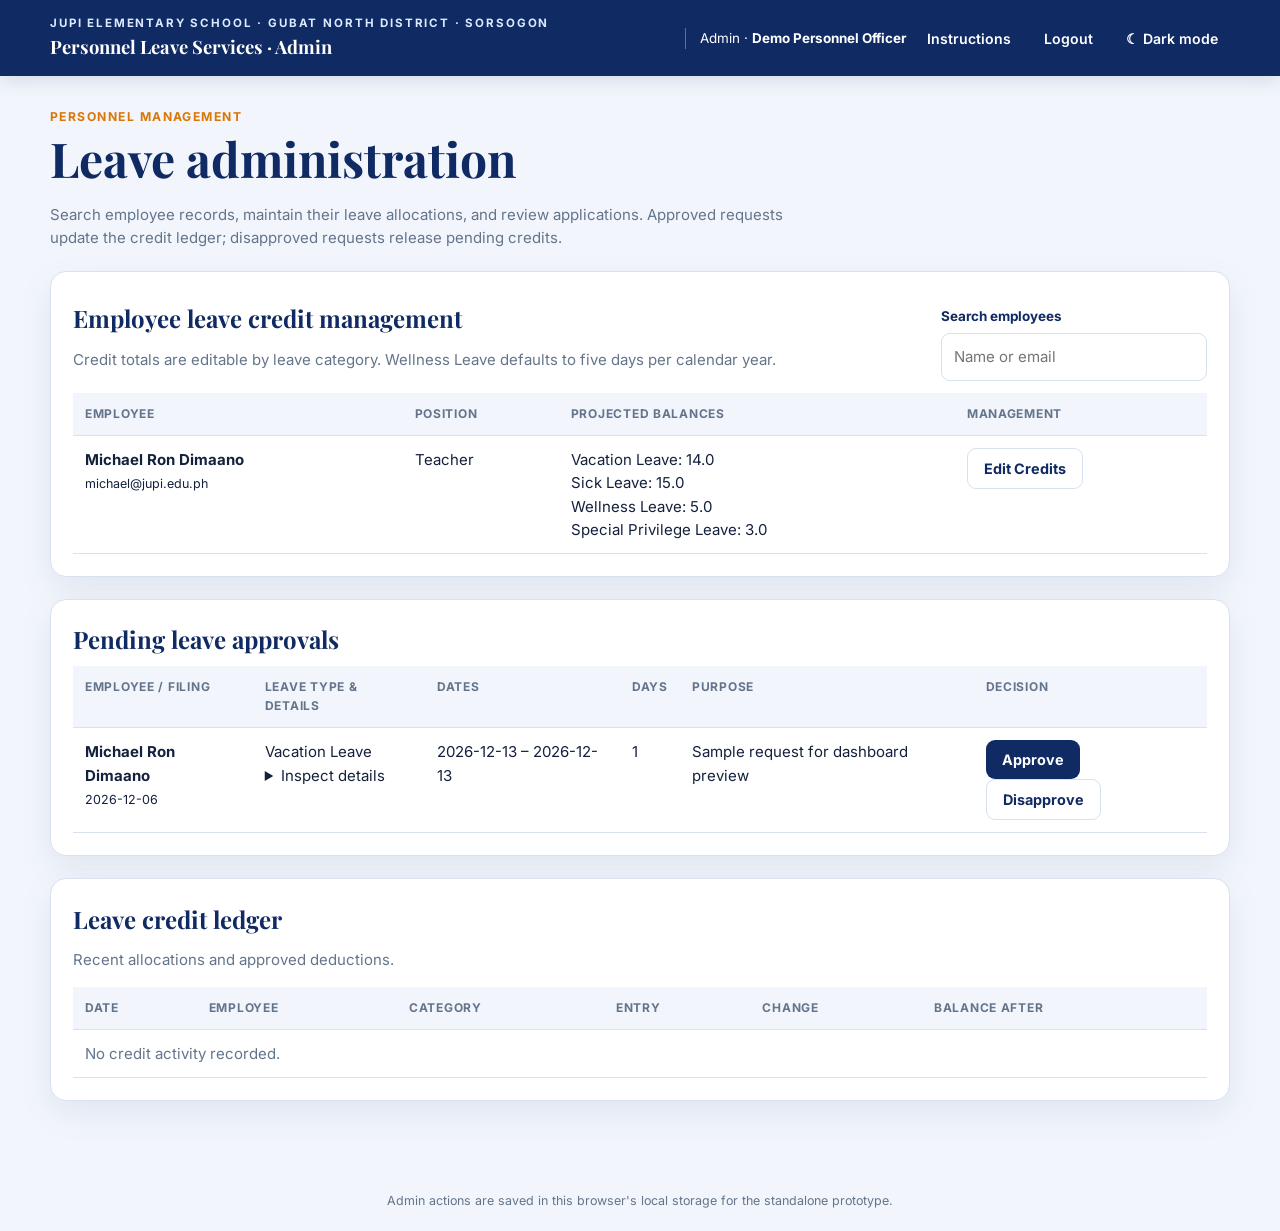
==== admin.html @ a0a986e0 "update files" ====
<!doctype html><html lang="en"><head><meta charset="utf-8"><meta name="viewport" content="width=device-width,initial-scale=1"><meta name="theme-color" content="#102A63"><title>Admin panel · Jupi Personnel Leave Services</title><link rel="stylesheet" href="portal.css"></head><body data-page="admin"><header class="navbar"><div><div class="institution">Jupi Elementary School · Gubat North District · Sorsogon</div><div class="brand">Personnel Leave Services · Admin</div></div><nav class="nav-links"><span class="profile-pill">Admin · <b data-profile-name>Personnel Officer</b></span><a href="instructions.html">Instructions</a><a href="login.html" data-logout>Logout</a><button type="button" data-theme-toggle>☾ Dark mode</button></nav></header><main class="wrap"><div class="eyebrow">Personnel management</div><h1>Leave administration</h1><p class="lead">Search employee records, maintain their leave allocations, and review applications. Approved requests update the credit ledger; disapproved requests release pending credits.</p><section class="card section"><div style="display:flex;align-items:center;justify-content:space-between;gap:15px;flex-wrap:wrap"><div><h2>Employee leave credit management</h2><p class="muted">Credit totals are editable by leave category. Wellness Leave defaults to five days per calendar year.</p></div><div class="field" style="min-width:250px"><label for="employee-search">Search employees</label><input type="search" id="employee-search" placeholder="Name or email"></div></div><div class="table-wrap"><table><thead><tr><th>Employee</th><th>Position</th><th>Projected balances</th><th>Management</th></tr></thead><tbody id="credit-rows"></tbody></table></div></section><section class="card section"><h2>Pending leave approvals</h2><div class="table-wrap"><table><thead><tr><th>Employee / filing</th><th>Leave type & details</th><th>Dates</th><th>Days</th><th>Purpose</th><th>Decision</th></tr></thead><tbody id="pending-rows"></tbody></table></div></section><section class="card section"><h2>Leave credit ledger</h2><p class="muted">Recent allocations and approved deductions.</p><div class="table-wrap"><table><thead><tr><th>Date</th><th>Employee</th><th>Category</th><th>Entry</th><th>Change</th><th>Balance after</th></tr></thead><tbody id="ledger-rows"></tbody></table></div></section></main><dialog id="credit-dialog" class="card" style="width:min(560px,calc(100% - 24px));border:1px solid var(--line);border-radius:16px;color:var(--ink);background:var(--white)"><form id="credit-form"><div class="eyebrow">Credit allocation</div><h2>Edit credits</h2><p id="credit-employee" class="muted"></p><div id="credit-fields" class="form-grid"></div><div style="display:flex;gap:10px;justify-content:flex-end;margin-top:15px"><button class="btn outline" id="credit-cancel" type="button">Cancel</button><button class="btn gold" type="submit">Save allocation</button></div></form></dialog><footer class="footer">Admin actions are saved in this browser's local storage for the standalone prototype.</footer><script src="portal.js"></script></body></html>
---- portal.css ----
@import url('https://fonts.googleapis.com/css2?family=Inter:wght@400;500;600;700&family=Playfair+Display:wght@600;700&display=swap');
:root{--ice:#F2F6FC;--navy:#102A63;--gold:#D97706;--ink:#14213d;--muted:#64748b;--white:#fff;--line:#d8e1ef;--soft:#e7eef9;--green:#16805d;--red:#b42318;--shadow:0 12px 35px rgba(16,42,99,.08)}*{box-sizing:border-box}body{margin:0;background:var(--ice);color:var(--ink);font:15px Inter,Arial,sans-serif;line-height:1.55}h1,h2,h3{font-family:'Playfair Display',Merriweather,Georgia,serif;color:var(--navy);line-height:1.2}h1{font-size:clamp(2rem,4vw,3rem);margin:.2rem 0 .7rem}h2{font-size:1.5rem;margin:.2rem 0 .75rem}h3{font-size:1.15rem}.institution{font-size:.72rem;letter-spacing:.16em;font-weight:700;color:#dbeafe;text-transform:uppercase}.brand{font-family:'Playfair Display',Georgia,serif;font-weight:700;font-size:1.15rem;color:white}.navbar{background:var(--navy);color:white;padding:15px max(22px,calc((100vw - 1180px)/2));display:flex;align-items:center;justify-content:space-between;gap:20px;box-shadow:0 4px 18px #102a6322}.nav-links{display:flex;align-items:center;gap:9px;flex-wrap:wrap}.nav-links a,.nav-links button{color:white;text-decoration:none;border:0;background:transparent;font:600 .88rem Inter;padding:9px 12px;border-radius:8px;cursor:pointer}.nav-links a:hover,.nav-links button:hover{background:#ffffff1a}.wrap{width:min(1180px,calc(100% - 36px));margin:32px auto 70px}.eyebrow{font-size:.76rem;font-weight:700;letter-spacing:.12em;text-transform:uppercase;color:var(--gold)}.lead{color:var(--muted);max-width:760px}.card{background:var(--white);border:1px solid var(--line);border-radius:16px;padding:22px;box-shadow:var(--shadow)}.grid{display:grid;grid-template-columns:repeat(4,minmax(0,1fr));gap:14px}.balance-card{border-top:4px solid var(--gold)}.balance-card strong{display:block;font-size:1.7rem;color:var(--navy);margin:7px 0}.balance-card small,.muted{color:var(--muted)}.section{margin-top:22px}.btn{display:inline-flex;justify-content:center;align-items:center;gap:8px;border:0;border-radius:9px;padding:11px 16px;background:var(--navy);color:white;text-decoration:none;font:700 .9rem Inter;cursor:pointer}.btn:hover{filter:brightness(1.12)}.btn.gold{background:var(--gold)}.btn.outline{background:transparent;border:1px solid var(--line);color:var(--navy)}.field{display:grid;gap:6px;margin:12px 0}.field label{font-size:.84rem;font-weight:700;color:var(--navy)}input,select,textarea{width:100%;border:1px solid var(--line);border-radius:9px;background:var(--white);color:var(--ink);font:inherit;padding:11px 12px}textarea{min-height:88px;resize:vertical}input:focus,select:focus,textarea:focus{outline:3px solid #2563eb25;border-color:#2563eb}.form-grid{display:grid;grid-template-columns:repeat(2,minmax(0,1fr));gap:0 16px}.full{grid-column:1/-1}.leave-list{display:grid;grid-template-columns:repeat(2,minmax(0,1fr));gap:9px}.leave-option{display:flex;align-items:flex-start;gap:10px;border:1px solid var(--line);background:var(--ice);padding:11px;border-radius:10px;font-size:.85rem}.leave-option input{width:auto;margin-top:3px;accent-color:var(--navy)}.divider{border:0;border-top:1px solid var(--line);margin:20px 0}.table-wrap{overflow-x:auto}table{width:100%;border-collapse:collapse;min-width:700px}th,td{text-align:left;padding:12px;border-bottom:1px solid var(--line);vertical-align:top}th{font-size:.75rem;text-transform:uppercase;letter-spacing:.06em;color:var(--muted);background:var(--ice)}.status{display:inline-block;border-radius:99px;padding:4px 9px;background:#fff2db;color:#8a4b08;font-size:.75rem;font-weight:700}.status.approved{background:#dcfce7;color:#166534}.status.disapproved{background:#fee2e2;color:#991b1b}.toast{position:fixed;right:20px;bottom:20px;background:var(--navy);color:white;border-radius:10px;padding:14px 18px;box-shadow:var(--shadow);z-index:10}.hidden{display:none!important}.auth-wrap{min-height:calc(100vh - 72px);display:grid;place-items:center;padding:28px}.auth-card{width:min(480px,100%);padding:32px}.role-tabs{display:grid;grid-template-columns:1fr 1fr;background:var(--ice);padding:5px;border-radius:10px}.role-tabs label{text-align:center;padding:10px;border-radius:8px;font-size:.84rem;font-weight:700;cursor:pointer}.role-tabs input{width:auto;margin-right:5px;accent-color:var(--navy)}.role-tabs label:has(input:checked){background:var(--navy);color:white}.profile-pill{color:white;font-size:.84rem;border-left:1px solid #ffffff55;padding-left:14px}.notice{border-left:4px solid var(--gold);background:#fff7ed;padding:12px 15px;border-radius:8px;color:#713f12}.instruction-list{display:grid;grid-template-columns:1fr 1fr;gap:14px}.instruction-list article{background:var(--white);border:1px solid var(--line);border-radius:13px;padding:18px}.instruction-list article.wellness{border-top:4px solid var(--gold)}.instruction-list ul{padding-left:20px;margin-bottom:0}.instruction-list li{margin:6px 0}.checkline{display:flex;align-items:flex-start;gap:9px}.checkline input{width:auto;margin-top:5px}.footer{padding:20px;text-align:center;color:var(--muted);font-size:.78rem}.dark{--ice:#0b1324;--navy:#0b1b3e;--gold:#f0a22e;--ink:#e5edf9;--muted:#a8b6ce;--white:#121e33;--line:#293953;--soft:#1c2a42;--shadow:0 12px 35px #0005}.dark h1,.dark h2,.dark h3,.dark .field label,.dark .balance-card strong{color:#dce8ff}.dark .institution{color:#c5d8ff}.dark .leave-option{background:#18263d}.dark th{background:#18263d}.dark .notice{background:#392c1d;color:#ffe6bf}.dark .btn.outline{color:#dce8ff}.dark .role-tabs{background:#0b1324}.dark .role-tabs label:has(input:checked){background:#27477e}.dark .status{background:#5a421c;color:#ffe1aa}.dark .status.approved{background:#123d32;color:#b7f2d5}.dark .status.disapproved{background:#4b2527;color:#ffc3c3}@media(max-width:850px){.grid{grid-template-columns:repeat(2,minmax(0,1fr))}.navbar{align-items:flex-start;flex-direction:column}.nav-links{width:100%}.instruction-list{grid-template-columns:1fr}}@media(max-width:560px){.wrap{width:calc(100% - 24px);margin-top:20px}.grid,.form-grid,.leave-list{grid-template-columns:1fr}.auth-card{padding:22px}.navbar{padding:14px}.nav-links a,.nav-links button{padding:8px}.card{padding:17px}}
@media print{.navbar,.btn,.footer{display:none!important}body{background:white;color:#111}.wrap{width:100%;margin:0}.card{box-shadow:none}}
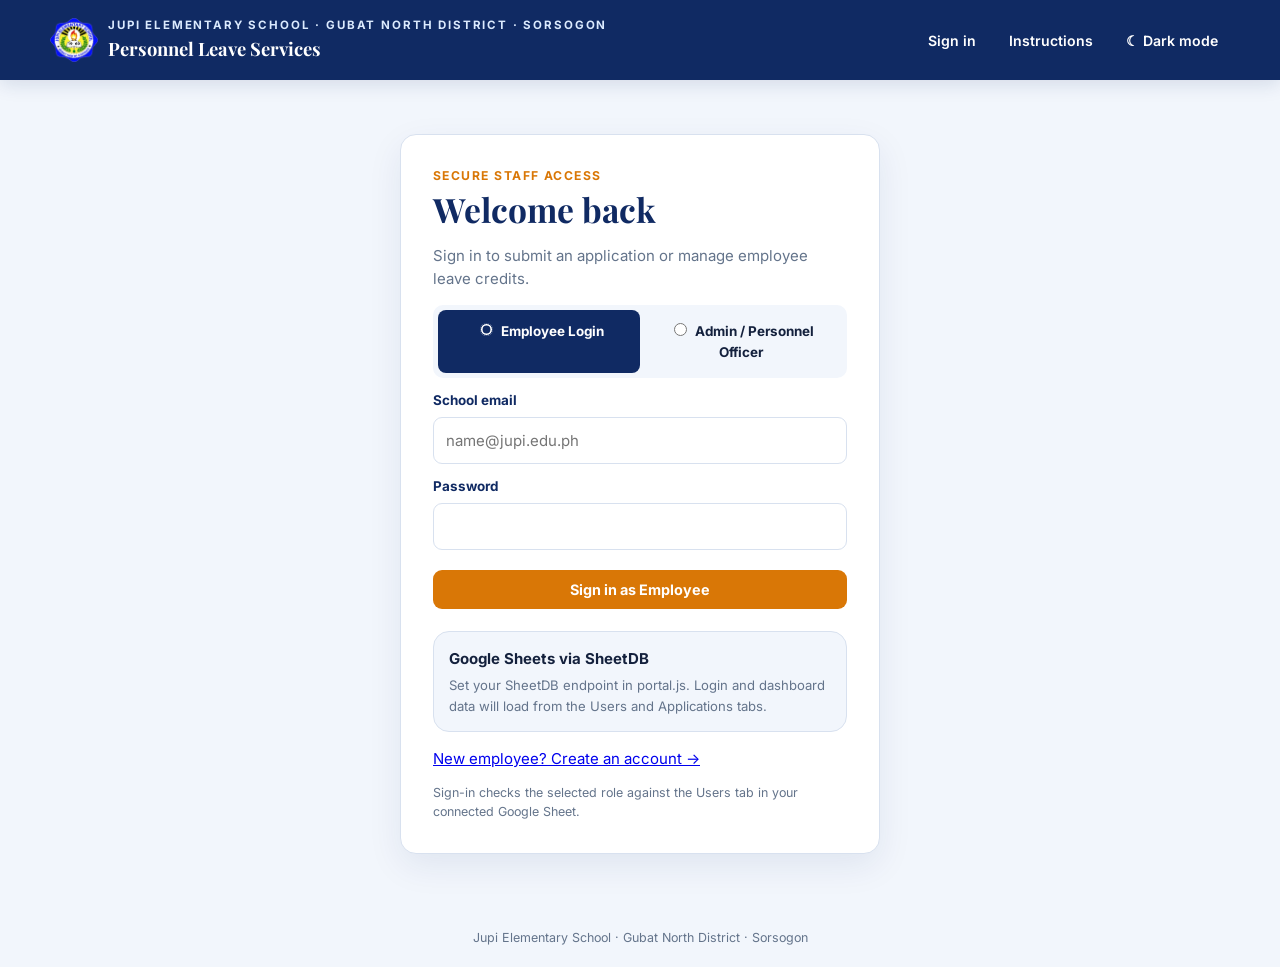
==== commit 41194042: "update2" ====
--- a/admin.html
+++ b/admin.html
@@ -1 +1 @@
-<!doctype html><html lang="en"><head><meta charset="utf-8"><meta name="viewport" content="width=device-width,initial-scale=1"><meta name="theme-color" content="#102A63"><title>Admin panel · Jupi Personnel Leave Services</title><link rel="stylesheet" href="portal.css"></head><body data-page="admin"><header class="navbar"><div><div class="institution">Jupi Elementary School · Gubat North District · Sorsogon</div><div class="brand">Personnel Leave Services · Admin</div></div><nav class="nav-links"><span class="profile-pill">Admin · <b data-profile-name>Personnel Officer</b></span><a href="instructions.html">Instructions</a><a href="login.html" data-logout>Logout</a><button type="button" data-theme-toggle>☾ Dark mode</button></nav></header><main class="wrap"><div class="eyebrow">Personnel management</div><h1>Leave administration</h1><p class="lead">Search employee records, maintain their leave allocations, and review applications. Approved requests update the credit ledger; disapproved requests release pending credits.</p><section class="card section"><div style="display:flex;align-items:center;justify-content:space-between;gap:15px;flex-wrap:wrap"><div><h2>Employee leave credit management</h2><p class="muted">Credit totals are editable by leave category. Wellness Leave defaults to five days per calendar year.</p></div><div class="field" style="min-width:250px"><label for="employee-search">Search employees</label><input type="search" id="employee-search" placeholder="Name or email"></div></div><div class="table-wrap"><table><thead><tr><th>Employee</th><th>Position</th><th>Projected balances</th><th>Management</th></tr></thead><tbody id="credit-rows"></tbody></table></div></section><section class="card section"><h2>Pending leave approvals</h2><div class="table-wrap"><table><thead><tr><th>Employee / filing</th><th>Leave type & details</th><th>Dates</th><th>Days</th><th>Purpose</th><th>Decision</th></tr></thead><tbody id="pending-rows"></tbody></table></div></section><section class="card section"><h2>Leave credit ledger</h2><p class="muted">Recent allocations and approved deductions.</p><div class="table-wrap"><table><thead><tr><th>Date</th><th>Employee</th><th>Category</th><th>Entry</th><th>Change</th><th>Balance after</th></tr></thead><tbody id="ledger-rows"></tbody></table></div></section></main><dialog id="credit-dialog" class="card" style="width:min(560px,calc(100% - 24px));border:1px solid var(--line);border-radius:16px;color:var(--ink);background:var(--white)"><form id="credit-form"><div class="eyebrow">Credit allocation</div><h2>Edit credits</h2><p id="credit-employee" class="muted"></p><div id="credit-fields" class="form-grid"></div><div style="display:flex;gap:10px;justify-content:flex-end;margin-top:15px"><button class="btn outline" id="credit-cancel" type="button">Cancel</button><button class="btn gold" type="submit">Save allocation</button></div></form></dialog><footer class="footer">Admin actions are saved in this browser's local storage for the standalone prototype.</footer><script src="portal.js"></script></body></html>+<!doctype html><html lang="en"><head><meta charset="utf-8"><meta name="viewport" content="width=device-width,initial-scale=1"><meta name="theme-color" content="#102A63"><title>Admin panel · Jupi Personnel Leave Services</title><link rel="stylesheet" href="portal.css"></head><body data-page="admin"><header class="navbar"><div class="brand-lockup"><img class="school-logo" src="assets/jupi-elementary-seal-transparent.png" alt="Jupi Elementary School seal"><div class="institution">Jupi Elementary School · Gubat North District · Sorsogon</div><div class="brand">Personnel Leave Services · Admin</div></div><nav class="nav-links"><span class="profile-pill">Admin · <b data-profile-name>Personnel Officer</b></span><a href="#employee-credits">Employee credits</a><a href="#pending-approvals">Applications</a><a href="#credit-ledger">Credit ledger</a><a href="instructions.html">Instructions</a><a href="login.html" data-logout>Logout</a><button type="button" data-theme-toggle>☾ Dark mode</button></nav></header><main class="wrap"><div class="eyebrow">Personnel management</div><h1>Leave administration</h1><p class="lead">Search employee records, maintain their leave allocations, and review applications. Approved requests update the credit ledger; disapproved requests release pending credits.</p><section class="card section" id="employee-credits"><div style="display:flex;align-items:center;justify-content:space-between;gap:15px;flex-wrap:wrap"><div><h2>Employee leave credit management</h2><p class="muted">Credit totals are editable by leave category. Wellness Leave defaults to five days per calendar year.</p></div><div class="field" style="min-width:250px"><label for="employee-search">Search employees</label><input type="search" id="employee-search" placeholder="Name or email"></div></div><div class="notice">Credit basis reference: SO 172, s. 2022. Enter the employee’s HR-certified allocation from the applicable approved record. Teaching service credits and non-teaching CTO credits are tracked in separate categories; this portal does not calculate an entitlement rate.</div><div class="table-wrap"><table><thead><tr><th>Employee</th><th>Position · classification · credit basis</th><th>Projected balances</th><th>Management</th></tr></thead><tbody id="credit-rows"></tbody></table></div></section><section class="card section" id="pending-approvals"><h2>Pending leave approvals</h2><div class="table-wrap"><table><thead><tr><th>Employee / filing</th><th>Leave type & details</th><th>Dates</th><th>Days</th><th>Commutation</th><th>Decision</th></tr></thead><tbody id="pending-rows"></tbody></table></div></section><section class="card section" id="credit-ledger"><h2>Leave credit ledger</h2><p class="muted">Recent allocations and approved deductions.</p><div class="table-wrap"><table><thead><tr><th>Date</th><th>Employee</th><th>Category</th><th>Entry</th><th>Change</th><th>Balance after</th></tr></thead><tbody id="ledger-rows"></tbody></table></div></section></main><dialog id="credit-dialog" class="card" style="width:min(560px,calc(100% - 24px));border:1px solid var(--line);border-radius:16px;color:var(--ink);background:var(--white)"><form id="credit-form"><div class="eyebrow">Credit allocation</div><h2>Edit credits</h2><p id="credit-employee" class="muted"></p><div class="field"><label for="credit-employee-type">Employee classification</label><select id="credit-employee-type" name="employee_type"><option>Teaching</option><option>Non-teaching</option></select></div><div id="credit-fields" class="form-grid"></div><div style="display:flex;gap:10px;justify-content:flex-end;margin-top:15px"><button class="btn outline" id="credit-cancel" type="button">Cancel</button><button class="btn gold" type="submit">Save allocation</button></div></form></dialog><footer class="footer">Admin actions sync through SheetDB to the Users and Applications tabs. A separate ledger requires an additional sheet.</footer><script src="portal.js"></script></body></html>
--- a/portal.css
+++ b/portal.css
@@ -1,3 +1,6 @@
 @import url('https://fonts.googleapis.com/css2?family=Inter:wght@400;500;600;700&family=Playfair+Display:wght@600;700&display=swap');
 :root{--ice:#F2F6FC;--navy:#102A63;--gold:#D97706;--ink:#14213d;--muted:#64748b;--white:#fff;--line:#d8e1ef;--soft:#e7eef9;--green:#16805d;--red:#b42318;--shadow:0 12px 35px rgba(16,42,99,.08)}*{box-sizing:border-box}body{margin:0;background:var(--ice);color:var(--ink);font:15px Inter,Arial,sans-serif;line-height:1.55}h1,h2,h3{font-family:'Playfair Display',Merriweather,Georgia,serif;color:var(--navy);line-height:1.2}h1{font-size:clamp(2rem,4vw,3rem);margin:.2rem 0 .7rem}h2{font-size:1.5rem;margin:.2rem 0 .75rem}h3{font-size:1.15rem}.institution{font-size:.72rem;letter-spacing:.16em;font-weight:700;color:#dbeafe;text-transform:uppercase}.brand{font-family:'Playfair Display',Georgia,serif;font-weight:700;font-size:1.15rem;color:white}.navbar{background:var(--navy);color:white;padding:15px max(22px,calc((100vw - 1180px)/2));display:flex;align-items:center;justify-content:space-between;gap:20px;box-shadow:0 4px 18px #102a6322}.nav-links{display:flex;align-items:center;gap:9px;flex-wrap:wrap}.nav-links a,.nav-links button{color:white;text-decoration:none;border:0;background:transparent;font:600 .88rem Inter;padding:9px 12px;border-radius:8px;cursor:pointer}.nav-links a:hover,.nav-links button:hover{background:#ffffff1a}.wrap{width:min(1180px,calc(100% - 36px));margin:32px auto 70px}.eyebrow{font-size:.76rem;font-weight:700;letter-spacing:.12em;text-transform:uppercase;color:var(--gold)}.lead{color:var(--muted);max-width:760px}.card{background:var(--white);border:1px solid var(--line);border-radius:16px;padding:22px;box-shadow:var(--shadow)}.grid{display:grid;grid-template-columns:repeat(4,minmax(0,1fr));gap:14px}.balance-card{border-top:4px solid var(--gold)}.balance-card strong{display:block;font-size:1.7rem;color:var(--navy);margin:7px 0}.balance-card small,.muted{color:var(--muted)}.section{margin-top:22px}.btn{display:inline-flex;justify-content:center;align-items:center;gap:8px;border:0;border-radius:9px;padding:11px 16px;background:var(--navy);color:white;text-decoration:none;font:700 .9rem Inter;cursor:pointer}.btn:hover{filter:brightness(1.12)}.btn.gold{background:var(--gold)}.btn.outline{background:transparent;border:1px solid var(--line);color:var(--navy)}.field{display:grid;gap:6px;margin:12px 0}.field label{font-size:.84rem;font-weight:700;color:var(--navy)}input,select,textarea{width:100%;border:1px solid var(--line);border-radius:9px;background:var(--white);color:var(--ink);font:inherit;padding:11px 12px}textarea{min-height:88px;resize:vertical}input:focus,select:focus,textarea:focus{outline:3px solid #2563eb25;border-color:#2563eb}.form-grid{display:grid;grid-template-columns:repeat(2,minmax(0,1fr));gap:0 16px}.full{grid-column:1/-1}.leave-list{display:grid;grid-template-columns:repeat(2,minmax(0,1fr));gap:9px}.leave-option{display:flex;align-items:flex-start;gap:10px;border:1px solid var(--line);background:var(--ice);padding:11px;border-radius:10px;font-size:.85rem}.leave-option input{width:auto;margin-top:3px;accent-color:var(--navy)}.divider{border:0;border-top:1px solid var(--line);margin:20px 0}.table-wrap{overflow-x:auto}table{width:100%;border-collapse:collapse;min-width:700px}th,td{text-align:left;padding:12px;border-bottom:1px solid var(--line);vertical-align:top}th{font-size:.75rem;text-transform:uppercase;letter-spacing:.06em;color:var(--muted);background:var(--ice)}.status{display:inline-block;border-radius:99px;padding:4px 9px;background:#fff2db;color:#8a4b08;font-size:.75rem;font-weight:700}.status.approved{background:#dcfce7;color:#166534}.status.disapproved{background:#fee2e2;color:#991b1b}.toast{position:fixed;right:20px;bottom:20px;background:var(--navy);color:white;border-radius:10px;padding:14px 18px;box-shadow:var(--shadow);z-index:10}.hidden{display:none!important}.auth-wrap{min-height:calc(100vh - 72px);display:grid;place-items:center;padding:28px}.auth-card{width:min(480px,100%);padding:32px}.role-tabs{display:grid;grid-template-columns:1fr 1fr;background:var(--ice);padding:5px;border-radius:10px}.role-tabs label{text-align:center;padding:10px;border-radius:8px;font-size:.84rem;font-weight:700;cursor:pointer}.role-tabs input{width:auto;margin-right:5px;accent-color:var(--navy)}.role-tabs label:has(input:checked){background:var(--navy);color:white}.profile-pill{color:white;font-size:.84rem;border-left:1px solid #ffffff55;padding-left:14px}.notice{border-left:4px solid var(--gold);background:#fff7ed;padding:12px 15px;border-radius:8px;color:#713f12}.instruction-list{display:grid;grid-template-columns:1fr 1fr;gap:14px}.instruction-list article{background:var(--white);border:1px solid var(--line);border-radius:13px;padding:18px}.instruction-list article.wellness{border-top:4px solid var(--gold)}.instruction-list ul{padding-left:20px;margin-bottom:0}.instruction-list li{margin:6px 0}.checkline{display:flex;align-items:flex-start;gap:9px}.checkline input{width:auto;margin-top:5px}.footer{padding:20px;text-align:center;color:var(--muted);font-size:.78rem}.dark{--ice:#0b1324;--navy:#0b1b3e;--gold:#f0a22e;--ink:#e5edf9;--muted:#a8b6ce;--white:#121e33;--line:#293953;--soft:#1c2a42;--shadow:0 12px 35px #0005}.dark h1,.dark h2,.dark h3,.dark .field label,.dark .balance-card strong{color:#dce8ff}.dark .institution{color:#c5d8ff}.dark .leave-option{background:#18263d}.dark th{background:#18263d}.dark .notice{background:#392c1d;color:#ffe6bf}.dark .btn.outline{color:#dce8ff}.dark .role-tabs{background:#0b1324}.dark .role-tabs label:has(input:checked){background:#27477e}.dark .status{background:#5a421c;color:#ffe1aa}.dark .status.approved{background:#123d32;color:#b7f2d5}.dark .status.disapproved{background:#4b2527;color:#ffc3c3}@media(max-width:850px){.grid{grid-template-columns:repeat(2,minmax(0,1fr))}.navbar{align-items:flex-start;flex-direction:column}.nav-links{width:100%}.instruction-list{grid-template-columns:1fr}}@media(max-width:560px){.wrap{width:calc(100% - 24px);margin-top:20px}.grid,.form-grid,.leave-list{grid-template-columns:1fr}.auth-card{padding:22px}.navbar{padding:14px}.nav-links a,.nav-links button{padding:8px}.card{padding:17px}}
 @media print{.navbar,.btn,.footer{display:none!important}body{background:white;color:#111}.wrap{width:100%;margin:0}.card{box-shadow:none}}
+#credits,#apply,#my-applications,#employee-credits,#pending-approvals,#credit-ledger{scroll-margin-top:110px}
+@media(min-width:851px){.navbar{position:sticky;top:0;z-index:5}}
+.brand-lockup{position:relative;min-height:50px;padding-left:58px;display:flex;flex-direction:column;justify-content:center}.school-logo{position:absolute;left:0;top:50%;transform:translateY(-50%);width:48px;height:48px;object-fit:contain;display:block}
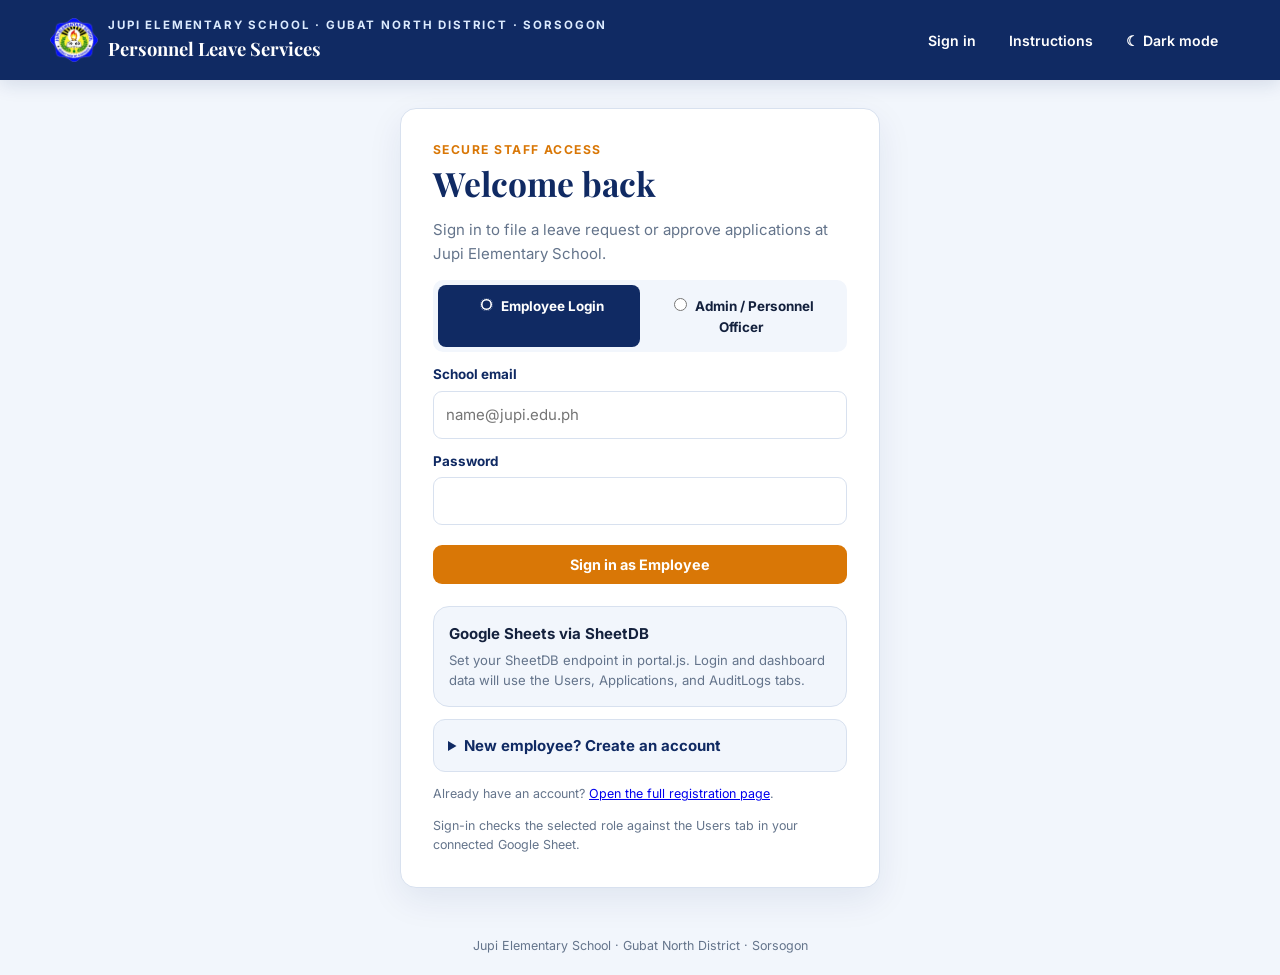
==== commit f9cb5d7c: "update3" ====
--- a/admin.html
+++ b/admin.html
@@ -1 +1 @@
-<!doctype html><html lang="en"><head><meta charset="utf-8"><meta name="viewport" content="width=device-width,initial-scale=1"><meta name="theme-color" content="#102A63"><title>Admin panel · Jupi Personnel Leave Services</title><link rel="stylesheet" href="portal.css"></head><body data-page="admin"><header class="navbar"><div class="brand-lockup"><img class="school-logo" src="assets/jupi-elementary-seal-transparent.png" alt="Jupi Elementary School seal"><div class="institution">Jupi Elementary School · Gubat North District · Sorsogon</div><div class="brand">Personnel Leave Services · Admin</div></div><nav class="nav-links"><span class="profile-pill">Admin · <b data-profile-name>Personnel Officer</b></span><a href="#employee-credits">Employee credits</a><a href="#pending-approvals">Applications</a><a href="#credit-ledger">Credit ledger</a><a href="instructions.html">Instructions</a><a href="login.html" data-logout>Logout</a><button type="button" data-theme-toggle>☾ Dark mode</button></nav></header><main class="wrap"><div class="eyebrow">Personnel management</div><h1>Leave administration</h1><p class="lead">Search employee records, maintain their leave allocations, and review applications. Approved requests update the credit ledger; disapproved requests release pending credits.</p><section class="card section" id="employee-credits"><div style="display:flex;align-items:center;justify-content:space-between;gap:15px;flex-wrap:wrap"><div><h2>Employee leave credit management</h2><p class="muted">Credit totals are editable by leave category. Wellness Leave defaults to five days per calendar year.</p></div><div class="field" style="min-width:250px"><label for="employee-search">Search employees</label><input type="search" id="employee-search" placeholder="Name or email"></div></div><div class="notice">Credit basis reference: SO 172, s. 2022. Enter the employee’s HR-certified allocation from the applicable approved record. Teaching service credits and non-teaching CTO credits are tracked in separate categories; this portal does not calculate an entitlement rate.</div><div class="table-wrap"><table><thead><tr><th>Employee</th><th>Position · classification · credit basis</th><th>Projected balances</th><th>Management</th></tr></thead><tbody id="credit-rows"></tbody></table></div></section><section class="card section" id="pending-approvals"><h2>Pending leave approvals</h2><div class="table-wrap"><table><thead><tr><th>Employee / filing</th><th>Leave type & details</th><th>Dates</th><th>Days</th><th>Commutation</th><th>Decision</th></tr></thead><tbody id="pending-rows"></tbody></table></div></section><section class="card section" id="credit-ledger"><h2>Leave credit ledger</h2><p class="muted">Recent allocations and approved deductions.</p><div class="table-wrap"><table><thead><tr><th>Date</th><th>Employee</th><th>Category</th><th>Entry</th><th>Change</th><th>Balance after</th></tr></thead><tbody id="ledger-rows"></tbody></table></div></section></main><dialog id="credit-dialog" class="card" style="width:min(560px,calc(100% - 24px));border:1px solid var(--line);border-radius:16px;color:var(--ink);background:var(--white)"><form id="credit-form"><div class="eyebrow">Credit allocation</div><h2>Edit credits</h2><p id="credit-employee" class="muted"></p><div class="field"><label for="credit-employee-type">Employee classification</label><select id="credit-employee-type" name="employee_type"><option>Teaching</option><option>Non-teaching</option></select></div><div id="credit-fields" class="form-grid"></div><div style="display:flex;gap:10px;justify-content:flex-end;margin-top:15px"><button class="btn outline" id="credit-cancel" type="button">Cancel</button><button class="btn gold" type="submit">Save allocation</button></div></form></dialog><footer class="footer">Admin actions sync through SheetDB to the Users and Applications tabs. A separate ledger requires an additional sheet.</footer><script src="portal.js"></script></body></html>
+<!doctype html><html lang="en"><head><meta charset="utf-8"><meta name="viewport" content="width=device-width,initial-scale=1"><meta name="theme-color" content="#102A63"><title>Admin panel · Jupi Personnel Leave Services</title><link rel="stylesheet" href="portal.css"></head><body data-page="admin"><header class="navbar"><div class="brand-lockup"><img class="school-logo" src="assets/jupi-elementary-seal-transparent.png" alt="Jupi Elementary School seal"><div class="institution">Jupi Elementary School · Gubat North District · Sorsogon</div><div class="brand">Personnel Leave Services · Admin</div></div><nav class="nav-links"><span class="profile-pill">Admin · <b data-profile-name>Personnel Officer</b></span><a href="#employee-credits">Employee credits</a><a href="#pending-approvals">Applications</a><a href="#employee-history">Leave history</a><a href="#system-audit">Audit trail</a><a href="#credit-ledger">Credit ledger</a><a href="instructions.html">Instructions</a><a href="login.html" data-logout>Logout</a><button type="button" data-theme-toggle>☾ Dark mode</button></nav></header><main class="wrap"><div class="eyebrow">Personnel management</div><h1>Leave administration</h1><p class="lead">Manage employee classifications and leave credits, inspect the full leave history, and make the final leave decision at Jupi Elementary School. No Division Office routing is used.</p><section class="card section" id="employee-credits"><div style="display:flex;align-items:center;justify-content:space-between;gap:15px;flex-wrap:wrap"><div><h2>Employee leave credit management</h2><p class="muted">Credit totals and personnel classification are editable by School Admin. Wellness Leave is capped at five days per calendar year.</p></div><div class="field" style="min-width:250px"><label for="employee-search">Search employees</label><input type="search" id="employee-search" placeholder="Name or email"></div><div class="field" style="min-width:170px"><label for="employee-type-filter">Personnel classification</label><select id="employee-type-filter"><option>All</option><option>Teaching</option><option>Non-Teaching</option></select></div></div><div class="notice">Credit basis reference: SO 172, s. 2022. Enter the employee’s HR-certified allocation from the applicable approved record. Teaching service credits and non-teaching CTO credits are tracked in separate categories; this portal does not calculate an entitlement rate.</div><div class="table-wrap"><table><thead><tr><th>Employee</th><th>Position · classification · credit basis</th><th>Projected balances</th><th>Management</th></tr></thead><tbody id="credit-rows"></tbody></table></div></section><section class="card section" id="pending-approvals"><h2>Pending leave approvals</h2><div class="table-wrap"><table><thead><tr><th>Employee / filing</th><th>Leave type & details</th><th>Dates</th><th>Days</th><th>Commutation</th><th>School decision</th></tr></thead><tbody id="pending-rows"></tbody></table></div></section><section class="card section" id="employee-history"><h2>Employee Leave History</h2><p class="muted">Filter by employee to inspect filed, pending, approved, and disapproved applications.</p><div class="field" style="max-width:440px"><label for="history-employee">Employee</label><select id="history-employee"><option value="">All employees</option></select></div><div class="table-wrap"><table><thead><tr><th>Employee</th><th>Leave type</th><th>Dates</th><th>Working days</th><th>Status</th><th>Date filed</th><th>Form 6</th></tr></thead><tbody id="history-rows"></tbody></table></div></section><section class="card section" id="credit-ledger"><h2>Leave credit ledger</h2><p class="muted">Recent allocations and approved deductions.</p><div class="table-wrap"><table><thead><tr><th>Date</th><th>Employee</th><th>Category</th><th>Entry</th><th>Change</th><th>Balance after</th></tr></thead><tbody id="ledger-rows"></tbody></table></div></section><section class="card section" id="system-audit"><h2>System Audit Trail</h2><p class="muted">Real-time sign-ins, filings, decisions, credit updates, and classification changes from AuditLogs.</p><div class="table-wrap"><table><thead><tr><th>Timestamp</th><th>Actor</th><th>Role</th><th>Action</th><th>Target</th><th>Details</th></tr></thead><tbody id="audit-rows"></tbody></table></div></section></main><dialog id="credit-dialog" class="card" style="width:min(560px,calc(100% - 24px));border:1px solid var(--line);border-radius:16px;color:var(--ink);background:var(--white)"><form id="credit-form"><div class="eyebrow">Credit allocation</div><h2>Edit credits</h2><p id="credit-employee" class="muted"></p><div class="field"><label for="credit-employee-type">Employee classification</label><select id="credit-employee-type" name="employee_type"><option>Teaching</option><option>Non-teaching</option></select></div><div id="credit-fields" class="form-grid"></div><div style="display:flex;gap:10px;justify-content:flex-end;margin-top:15px"><button class="btn outline" id="credit-cancel" type="button">Cancel</button><button class="btn gold" type="submit">Save allocation</button></div></form></dialog><footer class="footer">Admin actions sync through SheetDB to the Users and Applications tabs. School Admin actions are final at Jupi Elementary School. Audit events are recorded in the AuditLogs sheet.</footer><script src="portal.js"></script></body></html>
--- a/portal.css
+++ b/portal.css
@@ -1,6 +1,15 @@
 @import url('https://fonts.googleapis.com/css2?family=Inter:wght@400;500;600;700&family=Playfair+Display:wght@600;700&display=swap');
 :root{--ice:#F2F6FC;--navy:#102A63;--gold:#D97706;--ink:#14213d;--muted:#64748b;--white:#fff;--line:#d8e1ef;--soft:#e7eef9;--green:#16805d;--red:#b42318;--shadow:0 12px 35px rgba(16,42,99,.08)}*{box-sizing:border-box}body{margin:0;background:var(--ice);color:var(--ink);font:15px Inter,Arial,sans-serif;line-height:1.55}h1,h2,h3{font-family:'Playfair Display',Merriweather,Georgia,serif;color:var(--navy);line-height:1.2}h1{font-size:clamp(2rem,4vw,3rem);margin:.2rem 0 .7rem}h2{font-size:1.5rem;margin:.2rem 0 .75rem}h3{font-size:1.15rem}.institution{font-size:.72rem;letter-spacing:.16em;font-weight:700;color:#dbeafe;text-transform:uppercase}.brand{font-family:'Playfair Display',Georgia,serif;font-weight:700;font-size:1.15rem;color:white}.navbar{background:var(--navy);color:white;padding:15px max(22px,calc((100vw - 1180px)/2));display:flex;align-items:center;justify-content:space-between;gap:20px;box-shadow:0 4px 18px #102a6322}.nav-links{display:flex;align-items:center;gap:9px;flex-wrap:wrap}.nav-links a,.nav-links button{color:white;text-decoration:none;border:0;background:transparent;font:600 .88rem Inter;padding:9px 12px;border-radius:8px;cursor:pointer}.nav-links a:hover,.nav-links button:hover{background:#ffffff1a}.wrap{width:min(1180px,calc(100% - 36px));margin:32px auto 70px}.eyebrow{font-size:.76rem;font-weight:700;letter-spacing:.12em;text-transform:uppercase;color:var(--gold)}.lead{color:var(--muted);max-width:760px}.card{background:var(--white);border:1px solid var(--line);border-radius:16px;padding:22px;box-shadow:var(--shadow)}.grid{display:grid;grid-template-columns:repeat(4,minmax(0,1fr));gap:14px}.balance-card{border-top:4px solid var(--gold)}.balance-card strong{display:block;font-size:1.7rem;color:var(--navy);margin:7px 0}.balance-card small,.muted{color:var(--muted)}.section{margin-top:22px}.btn{display:inline-flex;justify-content:center;align-items:center;gap:8px;border:0;border-radius:9px;padding:11px 16px;background:var(--navy);color:white;text-decoration:none;font:700 .9rem Inter;cursor:pointer}.btn:hover{filter:brightness(1.12)}.btn.gold{background:var(--gold)}.btn.outline{background:transparent;border:1px solid var(--line);color:var(--navy)}.field{display:grid;gap:6px;margin:12px 0}.field label{font-size:.84rem;font-weight:700;color:var(--navy)}input,select,textarea{width:100%;border:1px solid var(--line);border-radius:9px;background:var(--white);color:var(--ink);font:inherit;padding:11px 12px}textarea{min-height:88px;resize:vertical}input:focus,select:focus,textarea:focus{outline:3px solid #2563eb25;border-color:#2563eb}.form-grid{display:grid;grid-template-columns:repeat(2,minmax(0,1fr));gap:0 16px}.full{grid-column:1/-1}.leave-list{display:grid;grid-template-columns:repeat(2,minmax(0,1fr));gap:9px}.leave-option{display:flex;align-items:flex-start;gap:10px;border:1px solid var(--line);background:var(--ice);padding:11px;border-radius:10px;font-size:.85rem}.leave-option input{width:auto;margin-top:3px;accent-color:var(--navy)}.divider{border:0;border-top:1px solid var(--line);margin:20px 0}.table-wrap{overflow-x:auto}table{width:100%;border-collapse:collapse;min-width:700px}th,td{text-align:left;padding:12px;border-bottom:1px solid var(--line);vertical-align:top}th{font-size:.75rem;text-transform:uppercase;letter-spacing:.06em;color:var(--muted);background:var(--ice)}.status{display:inline-block;border-radius:99px;padding:4px 9px;background:#fff2db;color:#8a4b08;font-size:.75rem;font-weight:700}.status.approved{background:#dcfce7;color:#166534}.status.disapproved{background:#fee2e2;color:#991b1b}.toast{position:fixed;right:20px;bottom:20px;background:var(--navy);color:white;border-radius:10px;padding:14px 18px;box-shadow:var(--shadow);z-index:10}.hidden{display:none!important}.auth-wrap{min-height:calc(100vh - 72px);display:grid;place-items:center;padding:28px}.auth-card{width:min(480px,100%);padding:32px}.role-tabs{display:grid;grid-template-columns:1fr 1fr;background:var(--ice);padding:5px;border-radius:10px}.role-tabs label{text-align:center;padding:10px;border-radius:8px;font-size:.84rem;font-weight:700;cursor:pointer}.role-tabs input{width:auto;margin-right:5px;accent-color:var(--navy)}.role-tabs label:has(input:checked){background:var(--navy);color:white}.profile-pill{color:white;font-size:.84rem;border-left:1px solid #ffffff55;padding-left:14px}.notice{border-left:4px solid var(--gold);background:#fff7ed;padding:12px 15px;border-radius:8px;color:#713f12}.instruction-list{display:grid;grid-template-columns:1fr 1fr;gap:14px}.instruction-list article{background:var(--white);border:1px solid var(--line);border-radius:13px;padding:18px}.instruction-list article.wellness{border-top:4px solid var(--gold)}.instruction-list ul{padding-left:20px;margin-bottom:0}.instruction-list li{margin:6px 0}.checkline{display:flex;align-items:flex-start;gap:9px}.checkline input{width:auto;margin-top:5px}.footer{padding:20px;text-align:center;color:var(--muted);font-size:.78rem}.dark{--ice:#0b1324;--navy:#0b1b3e;--gold:#f0a22e;--ink:#e5edf9;--muted:#a8b6ce;--white:#121e33;--line:#293953;--soft:#1c2a42;--shadow:0 12px 35px #0005}.dark h1,.dark h2,.dark h3,.dark .field label,.dark .balance-card strong{color:#dce8ff}.dark .institution{color:#c5d8ff}.dark .leave-option{background:#18263d}.dark th{background:#18263d}.dark .notice{background:#392c1d;color:#ffe6bf}.dark .btn.outline{color:#dce8ff}.dark .role-tabs{background:#0b1324}.dark .role-tabs label:has(input:checked){background:#27477e}.dark .status{background:#5a421c;color:#ffe1aa}.dark .status.approved{background:#123d32;color:#b7f2d5}.dark .status.disapproved{background:#4b2527;color:#ffc3c3}@media(max-width:850px){.grid{grid-template-columns:repeat(2,minmax(0,1fr))}.navbar{align-items:flex-start;flex-direction:column}.nav-links{width:100%}.instruction-list{grid-template-columns:1fr}}@media(max-width:560px){.wrap{width:calc(100% - 24px);margin-top:20px}.grid,.form-grid,.leave-list{grid-template-columns:1fr}.auth-card{padding:22px}.navbar{padding:14px}.nav-links a,.nav-links button{padding:8px}.card{padding:17px}}
 @media print{.navbar,.btn,.footer{display:none!important}body{background:white;color:#111}.wrap{width:100%;margin:0}.card{box-shadow:none}}
-#credits,#apply,#my-applications,#employee-credits,#pending-approvals,#credit-ledger{scroll-margin-top:110px}
+#credits,#apply,#my-applications,#employee-activity-section,#employee-history,#system-audit,#employee-credits,#pending-approvals,#credit-ledger{scroll-margin-top:110px}
 @media(min-width:851px){.navbar{position:sticky;top:0;z-index:5}}
 .brand-lockup{position:relative;min-height:50px;padding-left:58px;display:flex;flex-direction:column;justify-content:center}.school-logo{position:absolute;left:0;top:50%;transform:translateY(-50%);width:48px;height:48px;object-fit:contain;display:block}
+
+.classification-badge{display:inline-flex;align-items:center;border-radius:999px;padding:4px 10px;font-size:.74rem;font-weight:800;letter-spacing:.02em}.classification-badge.teaching{background:#dbeafe;color:#1e40af;border:1px solid #93c5fd}.classification-badge.non-teaching{background:#dcfce7;color:#166534;border:1px solid #86efac}.dark .classification-badge.teaching{background:#1e3a5f;color:#bfdbfe;border-color:#3b82f6}.dark .classification-badge.non-teaching{background:#123d32;color:#b7f2d5;border-color:#16805d}
+.form6-dialog{width:min(900px,calc(100% - 24px));max-width:900px;max-height:92vh;overflow:auto;padding:22px;border:1px solid var(--line);border-radius:14px;background:var(--white);color:var(--ink);box-shadow:var(--shadow)}.form6-dialog::backdrop{background:#08172dcc}.form6-actions{position:sticky;top:-22px;z-index:2;display:flex;justify-content:flex-end;gap:9px;padding:4px 0 14px;background:var(--white)}.form6-paper{max-width:780px;margin:0 auto;padding:24px;border:1px solid var(--line);background:white;color:#111;font:13px Arial,sans-serif;line-height:1.35}.form6-top{display:flex;justify-content:space-between;gap:24px;text-align:center;font-size:12px}.form6-paper h2{text-align:center;color:#111;font:bold 17px Arial,sans-serif;margin:12px 0}.form6-paper h3{font:700 13px Arial,sans-serif;color:#111;border-bottom:1px solid #333;padding:8px 0 4px;margin:14px 0 8px}.form6-identity{display:grid;grid-template-columns:1fr 1fr;gap:10px;margin:12px 0}.form6-identity>div,.form6-details{border:1px solid #777;padding:8px}.form6-types{display:grid;grid-template-columns:1fr 1fr;gap:4px 14px}.form6-check{display:flex;gap:6px;align-items:flex-start;font-size:11px}.form6-check>span{font-size:16px;line-height:1}.form6-details p{margin:4px 0;overflow-wrap:anywhere}.form6-balances{width:100%;min-width:0}.form6-balances th,.form6-balances td{padding:5px 8px;border:1px solid #777;background:white;color:#111}.form6-signatures{display:grid;grid-template-columns:1fr 1fr;gap:24px;margin:26px 0 12px;text-align:center;font-size:11px}.form6-status,.form6-footer{font-size:10px}.form6-footer{border-top:1px solid #777;padding-top:7px}
+@media(max-width:600px){.form6-dialog{padding:12px}.form6-identity,.form6-types,.form6-signatures{grid-template-columns:1fr}.form6-actions{top:-12px}}
+@media print{body *{visibility:hidden!important}#form6-dialog[open],#form6-dialog[open] *{visibility:visible!important}#form6-dialog[open]{display:block!important;position:absolute!important;inset:0!important;width:100%!important;max-width:none!important;max-height:none!important;overflow:visible!important;margin:0!important;padding:0!important;border:0!important;border-radius:0!important;box-shadow:none!important;background:white!important}#form6-dialog::backdrop{display:none!important}.form6-actions{display:none!important}.form6-paper{max-width:none!important;margin:0!important;padding:12mm!important;border:0!important;box-shadow:none!important;print-color-adjust:exact;-webkit-print-color-adjust:exact}@page{size:A4 portrait;margin:12mm}}
+
+.registration-panel{margin:12px 0;padding:14px;border:1px solid var(--line);border-radius:12px;background:var(--ice)}.registration-panel summary{font-weight:700;color:var(--navy);cursor:pointer}.dark .registration-panel summary{color:#dce8ff}
+
+.form6-check input{width:12px;height:12px;margin:2px 0 0;accent-color:#102a63}
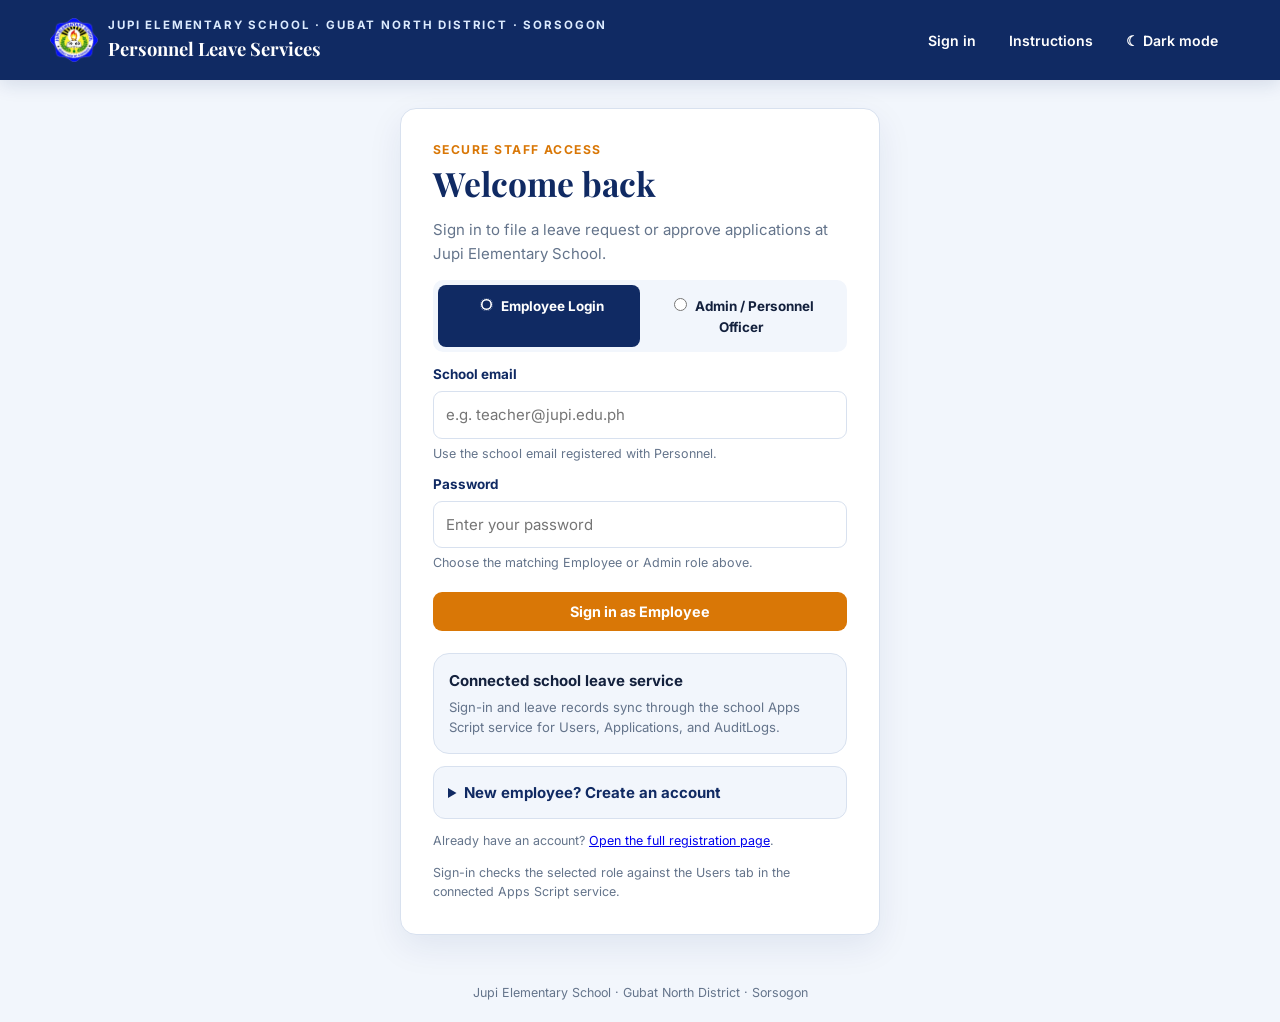
==== commit 6433db1c: "update4" ====
--- a/admin.html
+++ b/admin.html
@@ -1 +1 @@
-<!doctype html><html lang="en"><head><meta charset="utf-8"><meta name="viewport" content="width=device-width,initial-scale=1"><meta name="theme-color" content="#102A63"><title>Admin panel · Jupi Personnel Leave Services</title><link rel="stylesheet" href="portal.css"></head><body data-page="admin"><header class="navbar"><div class="brand-lockup"><img class="school-logo" src="assets/jupi-elementary-seal-transparent.png" alt="Jupi Elementary School seal"><div class="institution">Jupi Elementary School · Gubat North District · Sorsogon</div><div class="brand">Personnel Leave Services · Admin</div></div><nav class="nav-links"><span class="profile-pill">Admin · <b data-profile-name>Personnel Officer</b></span><a href="#employee-credits">Employee credits</a><a href="#pending-approvals">Applications</a><a href="#employee-history">Leave history</a><a href="#system-audit">Audit trail</a><a href="#credit-ledger">Credit ledger</a><a href="instructions.html">Instructions</a><a href="login.html" data-logout>Logout</a><button type="button" data-theme-toggle>☾ Dark mode</button></nav></header><main class="wrap"><div class="eyebrow">Personnel management</div><h1>Leave administration</h1><p class="lead">Manage employee classifications and leave credits, inspect the full leave history, and make the final leave decision at Jupi Elementary School. No Division Office routing is used.</p><section class="card section" id="employee-credits"><div style="display:flex;align-items:center;justify-content:space-between;gap:15px;flex-wrap:wrap"><div><h2>Employee leave credit management</h2><p class="muted">Credit totals and personnel classification are editable by School Admin. Wellness Leave is capped at five days per calendar year.</p></div><div class="field" style="min-width:250px"><label for="employee-search">Search employees</label><input type="search" id="employee-search" placeholder="Name or email"></div><div class="field" style="min-width:170px"><label for="employee-type-filter">Personnel classification</label><select id="employee-type-filter"><option>All</option><option>Teaching</option><option>Non-Teaching</option></select></div></div><div class="notice">Credit basis reference: SO 172, s. 2022. Enter the employee’s HR-certified allocation from the applicable approved record. Teaching service credits and non-teaching CTO credits are tracked in separate categories; this portal does not calculate an entitlement rate.</div><div class="table-wrap"><table><thead><tr><th>Employee</th><th>Position · classification · credit basis</th><th>Projected balances</th><th>Management</th></tr></thead><tbody id="credit-rows"></tbody></table></div></section><section class="card section" id="pending-approvals"><h2>Pending leave approvals</h2><div class="table-wrap"><table><thead><tr><th>Employee / filing</th><th>Leave type & details</th><th>Dates</th><th>Days</th><th>Commutation</th><th>School decision</th></tr></thead><tbody id="pending-rows"></tbody></table></div></section><section class="card section" id="employee-history"><h2>Employee Leave History</h2><p class="muted">Filter by employee to inspect filed, pending, approved, and disapproved applications.</p><div class="field" style="max-width:440px"><label for="history-employee">Employee</label><select id="history-employee"><option value="">All employees</option></select></div><div class="table-wrap"><table><thead><tr><th>Employee</th><th>Leave type</th><th>Dates</th><th>Working days</th><th>Status</th><th>Date filed</th><th>Form 6</th></tr></thead><tbody id="history-rows"></tbody></table></div></section><section class="card section" id="credit-ledger"><h2>Leave credit ledger</h2><p class="muted">Recent allocations and approved deductions.</p><div class="table-wrap"><table><thead><tr><th>Date</th><th>Employee</th><th>Category</th><th>Entry</th><th>Change</th><th>Balance after</th></tr></thead><tbody id="ledger-rows"></tbody></table></div></section><section class="card section" id="system-audit"><h2>System Audit Trail</h2><p class="muted">Real-time sign-ins, filings, decisions, credit updates, and classification changes from AuditLogs.</p><div class="table-wrap"><table><thead><tr><th>Timestamp</th><th>Actor</th><th>Role</th><th>Action</th><th>Target</th><th>Details</th></tr></thead><tbody id="audit-rows"></tbody></table></div></section></main><dialog id="credit-dialog" class="card" style="width:min(560px,calc(100% - 24px));border:1px solid var(--line);border-radius:16px;color:var(--ink);background:var(--white)"><form id="credit-form"><div class="eyebrow">Credit allocation</div><h2>Edit credits</h2><p id="credit-employee" class="muted"></p><div class="field"><label for="credit-employee-type">Employee classification</label><select id="credit-employee-type" name="employee_type"><option>Teaching</option><option>Non-teaching</option></select></div><div id="credit-fields" class="form-grid"></div><div style="display:flex;gap:10px;justify-content:flex-end;margin-top:15px"><button class="btn outline" id="credit-cancel" type="button">Cancel</button><button class="btn gold" type="submit">Save allocation</button></div></form></dialog><footer class="footer">Admin actions sync through SheetDB to the Users and Applications tabs. School Admin actions are final at Jupi Elementary School. Audit events are recorded in the AuditLogs sheet.</footer><script src="portal.js"></script></body></html>
+<!doctype html><html lang="en"><head><meta charset="utf-8"><meta name="viewport" content="width=device-width,initial-scale=1"><meta name="theme-color" content="#102A63"><title>Admin panel · Jupi Personnel Leave Services</title><link rel="stylesheet" href="portal.css"></head><body data-page="admin"><header class="navbar"><div class="brand-lockup"><img class="school-logo" src="assets/jupi-elementary-seal-transparent.png" alt="Jupi Elementary School seal"><div class="institution">Jupi Elementary School · Gubat North District · Sorsogon</div><div class="brand">Personnel Leave Services · Admin</div></div><nav class="nav-links"><span class="profile-pill">Admin · <b data-profile-name>Personnel Officer</b></span><a href="#employee-credits">Employee credits</a><a href="#pending-approvals">Applications</a><a href="#employee-history">Leave history</a><a href="#system-audit">Audit trail</a><a href="#credit-ledger">Credit ledger</a><a href="instructions.html">Instructions</a><a href="login.html" data-logout>Logout</a><button type="button" data-theme-toggle>☾ Dark mode</button></nav></header><main class="wrap"><div class="eyebrow">Personnel management</div><h1>Leave administration</h1><p class="lead">Manage employee classifications and leave credits, inspect the full leave history, and make the final leave decision at Jupi Elementary School. No Division Office routing is used.</p><section class="card section" id="employee-credits"><div style="display:flex;align-items:center;justify-content:space-between;gap:15px;flex-wrap:wrap"><div><h2>Employee leave credit management</h2><p class="muted">Teaching regular VL/SL/SPL balances are zero; VSC is issued only against an approved Special Order. Non-Teaching Vacation and Sick Leave accrue at 1.25 days per completed month and carry over.</p></div><div class="field" style="min-width:250px"><label for="employee-search">Search employees</label><input type="search" id="employee-search" placeholder="Name or email" aria-describedby="employee-search-help"><small id="employee-search-help" class="muted">Search by employee name or school email. Duplicate EmployeeID rows are combined.</small></div><div class="field" style="min-width:170px"><label for="employee-type-filter">Personnel classification</label><select id="employee-type-filter"><option>All</option><option>Teaching</option><option>Non-Teaching</option></select></div></div><div class="notice">Credit basis reference: SO 172, s. 2022. Enter the employee’s HR-certified allocation from the applicable approved record. Teaching service credits and non-teaching CTO credits are tracked in separate categories; this portal does not calculate an entitlement rate.</div><div class="table-wrap"><table><thead><tr><th>Employee</th><th>Position · classification · credit basis</th><th>Projected balances</th><th>Management</th></tr></thead><tbody id="credit-rows"></tbody></table></div></section><section class="card section" id="so-credit-module"><h2>Issue Vacation Service Credits by Special Order</h2><p class="muted">Select a Teaching employee and enter the approved Special Order details. The balance and audit trail update together; repeating the same employee/S.O. is blocked.</p><form id="so-credit-form"><div class="form-grid"><div class="field"><label for="so-employee">Teaching employee</label><select id="so-employee" name="employee_id" required><option value="">Choose teacher</option></select></div><div class="field"><label for="so-number">Special Order number</label><input id="so-number" name="so_number" required maxlength="100" placeholder="Example: SO No. 123, s. 2026"><small class="muted">Enter the approved district Special Order reference.</small></div><div class="field"><label for="so-date">Special Order date</label><input id="so-date" name="so_date" type="date" required></div><div class="field"><label for="so-days">VSC days to issue</label><input id="so-days" name="days" type="number" min="0.5" step="0.5" required placeholder="e.g. 2.5"><small class="muted">Use the approved credit amount for this employee.</small></div><div class="field full"><label for="so-details">Basis / remarks</label><textarea id="so-details" name="remarks" required placeholder="Briefly note the approved service or basis for these credits."></textarea></div></div><button class="btn gold" type="submit">Issue S.O. credits</button></form></section><section class="card section" id="pending-approvals"><h2>Pending leave approvals</h2><div class="table-wrap"><table><thead><tr><th>Employee / filing</th><th>Leave type & details</th><th>Dates</th><th>Days</th><th>Commutation</th><th>School decision</th></tr></thead><tbody id="pending-rows"></tbody></table></div></section><section class="card section" id="employee-history"><h2>Employee Leave History</h2><p class="muted">Filter by employee to inspect filed, pending, approved, and disapproved applications.</p><div class="field" style="max-width:440px"><label for="history-employee">Employee</label><select id="history-employee"><option value="">All employees</option></select></div><div class="table-wrap"><table><thead><tr><th>Employee</th><th>Leave type</th><th>Dates</th><th>Working days</th><th>Status</th><th>Date filed</th><th>Form 6</th></tr></thead><tbody id="history-rows"></tbody></table></div></section><section class="card section" id="credit-ledger"><h2>Leave credit ledger</h2><p class="muted">Special Order VSC issuances from AuditLogs.</p><div class="table-wrap"><table><thead><tr><th>Date</th><th>Employee</th><th>Category</th><th>Entry</th><th>Change</th><th>Balance after</th></tr></thead><tbody id="ledger-rows"></tbody></table></div></section><section class="card section" id="system-audit"><h2>System Audit Trail</h2><p class="muted">Real-time sign-ins, filings, decisions, credit updates, and classification changes from AuditLogs.</p><div class="table-wrap"><table><thead><tr><th>Timestamp</th><th>Actor</th><th>Role</th><th>Action</th><th>Target</th><th>Details</th></tr></thead><tbody id="audit-rows"></tbody></table></div></section></main><dialog id="credit-dialog" class="card" style="width:min(560px,calc(100% - 24px));border:1px solid var(--line);border-radius:16px;color:var(--ink);background:var(--white)"><form id="credit-form"><div class="eyebrow">Credit allocation</div><h2>Edit credits</h2><p id="credit-employee" class="muted"></p><div class="field"><label for="credit-employee-type">Employee classification</label><select id="credit-employee-type" name="employee_type"><option>Teaching</option><option>Non-teaching</option></select></div><div id="credit-fields" class="form-grid"></div><div style="display:flex;gap:10px;justify-content:flex-end;margin-top:15px"><button class="btn outline" id="credit-cancel" type="button">Cancel</button><button class="btn gold" type="submit">Save allocation</button></div></form></dialog><footer class="footer">Admin actions sync through the Apps Script Web App to Users, Applications, and AuditLogs. The Users tab uses VacationBalance for teacher VSC and LastAccrualMonth for monthly Non-Teaching accrual tracking. School Admin actions are final at Jupi Elementary School. Audit events are recorded in the AuditLogs sheet.</footer><script src="portal.js"></script></body></html>
--- a/portal.css
+++ b/portal.css
@@ -13,3 +13,8 @@
 .registration-panel{margin:12px 0;padding:14px;border:1px solid var(--line);border-radius:12px;background:var(--ice)}.registration-panel summary{font-weight:700;color:var(--navy);cursor:pointer}.dark .registration-panel summary{color:#dce8ff}
 
 .form6-check input{width:12px;height:12px;margin:2px 0 0;accent-color:#102a63}
+
+/* Clearer status, classification, action, and table states */
+.classification-badge.non-teaching{background:#f3e8ff;color:#6b21a8;border-color:#d8b4fe}.status.pending{background:#fef3c7;color:#92400e}.status.approved{background:#dcfce7;color:#166534}.status.disapproved,.status.rejected{background:#fee2e2;color:#991b1b}.btn.approve{background:#16805d;color:#fff}.btn.reject{background:#b42318;color:#fff}.btn.manage{background:#1d4ed8;color:#fff}.table-wrap tbody tr:hover{background:color-mix(in srgb,var(--soft) 55%,transparent)}.field>small{line-height:1.4}.field input[readonly]{background:var(--soft);font-weight:700}.section-head{display:flex;align-items:center;justify-content:space-between;gap:14px}
+.dark .classification-badge.non-teaching{background:#39264f;color:#ead7ff;border-color:#8b5cb5}
+.btn:focus-visible,a:focus-visible{outline:3px solid #f0a22e;outline-offset:2px}
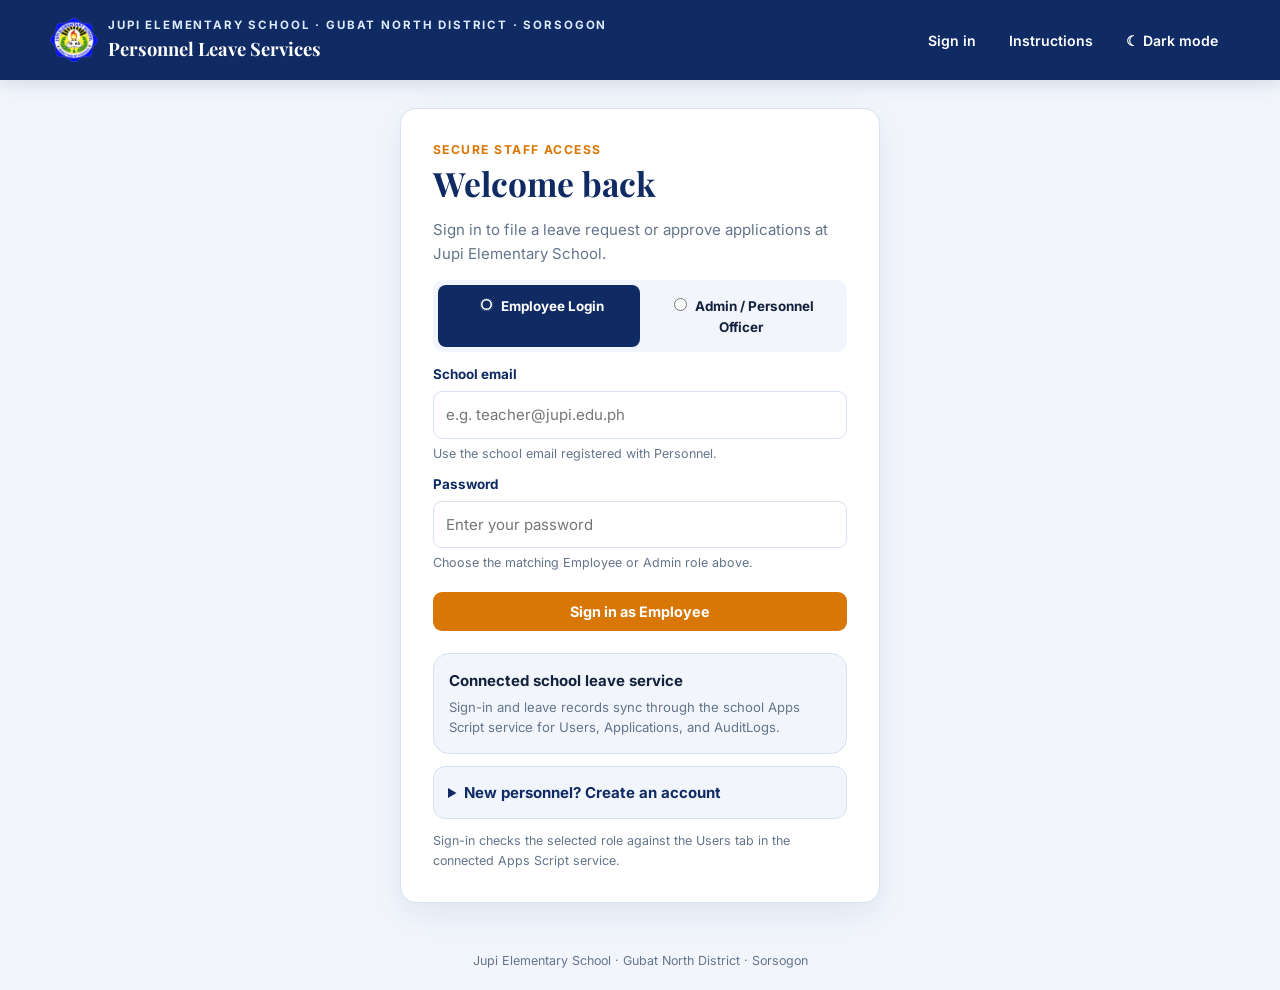
==== commit 5140a7fc: "update6" ====
--- a/admin.html
+++ b/admin.html
@@ -1 +1 @@
-<!doctype html><html lang="en"><head><meta charset="utf-8"><meta name="viewport" content="width=device-width,initial-scale=1"><meta name="theme-color" content="#102A63"><title>Admin panel · Jupi Personnel Leave Services</title><link rel="stylesheet" href="portal.css"></head><body data-page="admin"><header class="navbar"><div class="brand-lockup"><img class="school-logo" src="assets/jupi-elementary-seal-transparent.png" alt="Jupi Elementary School seal"><div class="institution">Jupi Elementary School · Gubat North District · Sorsogon</div><div class="brand">Personnel Leave Services · Admin</div></div><nav class="nav-links"><span class="profile-pill">Admin · <b data-profile-name>Personnel Officer</b></span><a href="#employee-credits">Employee credits</a><a href="#pending-approvals">Applications</a><a href="#employee-history">Leave history</a><a href="#system-audit">Audit trail</a><a href="#credit-ledger">Credit ledger</a><a href="instructions.html">Instructions</a><a href="login.html" data-logout>Logout</a><button type="button" data-theme-toggle>☾ Dark mode</button></nav></header><main class="wrap"><div class="eyebrow">Personnel management</div><h1>Leave administration</h1><p class="lead">Manage employee classifications and leave credits, inspect the full leave history, and make the final leave decision at Jupi Elementary School. No Division Office routing is used.</p><section class="card section" id="employee-credits"><div style="display:flex;align-items:center;justify-content:space-between;gap:15px;flex-wrap:wrap"><div><h2>Employee leave credit management</h2><p class="muted">Teaching regular VL/SL/SPL balances are zero; VSC is issued only against an approved Special Order. Non-Teaching Vacation and Sick Leave accrue at 1.25 days per completed month and carry over.</p></div><div class="field" style="min-width:250px"><label for="employee-search">Search employees</label><input type="search" id="employee-search" placeholder="Name or email" aria-describedby="employee-search-help"><small id="employee-search-help" class="muted">Search by employee name or school email. Duplicate EmployeeID rows are combined.</small></div><div class="field" style="min-width:170px"><label for="employee-type-filter">Personnel classification</label><select id="employee-type-filter"><option>All</option><option>Teaching</option><option>Non-Teaching</option></select></div></div><div class="notice">Credit basis reference: SO 172, s. 2022. Enter the employee’s HR-certified allocation from the applicable approved record. Teaching service credits and non-teaching CTO credits are tracked in separate categories; this portal does not calculate an entitlement rate.</div><div class="table-wrap"><table><thead><tr><th>Employee</th><th>Position · classification · credit basis</th><th>Projected balances</th><th>Management</th></tr></thead><tbody id="credit-rows"></tbody></table></div></section><section class="card section" id="so-credit-module"><h2>Issue Vacation Service Credits by Special Order</h2><p class="muted">Select a Teaching employee and enter the approved Special Order details. The balance and audit trail update together; repeating the same employee/S.O. is blocked.</p><form id="so-credit-form"><div class="form-grid"><div class="field"><label for="so-employee">Teaching employee</label><select id="so-employee" name="employee_id" required><option value="">Choose teacher</option></select></div><div class="field"><label for="so-number">Special Order number</label><input id="so-number" name="so_number" required maxlength="100" placeholder="Example: SO No. 123, s. 2026"><small class="muted">Enter the approved district Special Order reference.</small></div><div class="field"><label for="so-date">Special Order date</label><input id="so-date" name="so_date" type="date" required></div><div class="field"><label for="so-days">VSC days to issue</label><input id="so-days" name="days" type="number" min="0.5" step="0.5" required placeholder="e.g. 2.5"><small class="muted">Use the approved credit amount for this employee.</small></div><div class="field full"><label for="so-details">Basis / remarks</label><textarea id="so-details" name="remarks" required placeholder="Briefly note the approved service or basis for these credits."></textarea></div></div><button class="btn gold" type="submit">Issue S.O. credits</button></form></section><section class="card section" id="pending-approvals"><h2>Pending leave approvals</h2><div class="table-wrap"><table><thead><tr><th>Employee / filing</th><th>Leave type & details</th><th>Dates</th><th>Days</th><th>Commutation</th><th>School decision</th></tr></thead><tbody id="pending-rows"></tbody></table></div></section><section class="card section" id="employee-history"><h2>Employee Leave History</h2><p class="muted">Filter by employee to inspect filed, pending, approved, and disapproved applications.</p><div class="field" style="max-width:440px"><label for="history-employee">Employee</label><select id="history-employee"><option value="">All employees</option></select></div><div class="table-wrap"><table><thead><tr><th>Employee</th><th>Leave type</th><th>Dates</th><th>Working days</th><th>Status</th><th>Date filed</th><th>Form 6</th></tr></thead><tbody id="history-rows"></tbody></table></div></section><section class="card section" id="credit-ledger"><h2>Leave credit ledger</h2><p class="muted">Special Order VSC issuances from AuditLogs.</p><div class="table-wrap"><table><thead><tr><th>Date</th><th>Employee</th><th>Category</th><th>Entry</th><th>Change</th><th>Balance after</th></tr></thead><tbody id="ledger-rows"></tbody></table></div></section><section class="card section" id="system-audit"><h2>System Audit Trail</h2><p class="muted">Real-time sign-ins, filings, decisions, credit updates, and classification changes from AuditLogs.</p><div class="table-wrap"><table><thead><tr><th>Timestamp</th><th>Actor</th><th>Role</th><th>Action</th><th>Target</th><th>Details</th></tr></thead><tbody id="audit-rows"></tbody></table></div></section></main><dialog id="credit-dialog" class="card" style="width:min(560px,calc(100% - 24px));border:1px solid var(--line);border-radius:16px;color:var(--ink);background:var(--white)"><form id="credit-form"><div class="eyebrow">Credit allocation</div><h2>Edit credits</h2><p id="credit-employee" class="muted"></p><div class="field"><label for="credit-employee-type">Employee classification</label><select id="credit-employee-type" name="employee_type"><option>Teaching</option><option>Non-teaching</option></select></div><div id="credit-fields" class="form-grid"></div><div style="display:flex;gap:10px;justify-content:flex-end;margin-top:15px"><button class="btn outline" id="credit-cancel" type="button">Cancel</button><button class="btn gold" type="submit">Save allocation</button></div></form></dialog><footer class="footer">Admin actions sync through the Apps Script Web App to Users, Applications, and AuditLogs. The Users tab uses VacationBalance for teacher VSC and LastAccrualMonth for monthly Non-Teaching accrual tracking. School Admin actions are final at Jupi Elementary School. Audit events are recorded in the AuditLogs sheet.</footer><script src="portal.js"></script></body></html>
+<!doctype html><html lang="en"><head><meta charset="utf-8"><meta name="viewport" content="width=device-width,initial-scale=1"><meta name="theme-color" content="#102A63"><title>Admin panel · Jupi Personnel Leave Services</title><link rel="stylesheet" href="portal.css"></head><body data-page="admin"><header class="navbar"><div class="brand-lockup"><img class="school-logo" src="assets/jupi-elementary-seal-transparent.png" alt="Jupi Elementary School seal"><div class="institution">Jupi Elementary School · Gubat North District · Sorsogon</div><div class="brand">Personnel Leave Services · Admin</div></div><nav class="nav-links"><span class="profile-pill">Admin · <b data-profile-name>Personnel Officer</b></span><a href="#employee-credits">Employee credits</a><a href="#pending-approvals">Applications</a><a href="#employee-history">Leave history</a><a href="#system-audit">Audit trail</a><a href="#credit-ledger">Credit ledger</a><a href="instructions.html">Instructions</a><a href="login.html" data-logout>Logout</a><button type="button" data-theme-toggle>☾ Dark mode</button></nav></header><main class="wrap"><div class="eyebrow">Personnel management</div><h1>Leave administration</h1><p class="lead">Manage employee classifications and leave credits, inspect the full leave history, and make the final leave decision at Jupi Elementary School. No Division Office routing is used. Sheet data is cached for five minutes per session and refreshes automatically.</p><section class="card section" id="employee-credits"><div style="display:flex;align-items:center;justify-content:space-between;gap:15px;flex-wrap:wrap"><div><h2>Employee leave credit management</h2><p class="muted">Teaching regular VL/SL/SPL balances are zero; VSC is issued only against an approved Special Order. Non-Teaching Vacation and Sick Leave accrue at 1.25 days per completed month and carry over.</p></div><div class="field" style="min-width:250px"><label for="employee-search">Search employees</label><input type="search" id="employee-search" placeholder="Name or email" aria-describedby="employee-search-help"><small id="employee-search-help" class="muted">Search by employee name or school email. Duplicate EmployeeID rows are combined.</small></div><div class="field" style="min-width:170px"><label for="employee-type-filter">Personnel classification</label><select id="employee-type-filter"><option>All</option><option>Teaching</option><option>Non-Teaching</option></select></div></div><div class="table-wrap"><table><thead><tr><th>Employee</th><th>Position · classification</th><th>Projected balances</th><th>Statutory usage (current year)</th><th>Management Actions</th></tr></thead><tbody id="credit-rows"></tbody></table></div></section><section class="card section" id="so-credit-module"><h2>Issue Vacation Service Credits by Special Order</h2><p class="muted">Select a Teaching employee and enter the approved Special Order details. The balance and audit trail update together; repeating the same employee/S.O. is blocked.</p><form id="so-credit-form"><div class="form-grid"><div class="field"><label for="so-employee">Teaching employee</label><select id="so-employee" name="employee_id" required><option value="">Choose teacher</option></select></div><div class="field"><label for="so-number">Special Order number</label><input id="so-number" name="so_number" required maxlength="100" placeholder="Example: SO No. 123, s. 2026"><small class="muted">Enter the approved district Special Order reference.</small></div><div class="field"><label for="so-date">Special Order date</label><input id="so-date" name="so_date" type="date" required></div><div class="field"><label for="so-days">VSC days to issue</label><input id="so-days" name="days" type="number" min="0.5" step="0.5" required placeholder="e.g. 2.5"><small class="muted">Use the approved credit amount for this employee.</small></div><div class="field full"><label for="so-details">Basis / remarks</label><textarea id="so-details" name="remarks" required placeholder="Briefly note the approved service or basis for these credits."></textarea></div></div><button class="btn gold" type="submit">Issue S.O. credits</button></form></section><section class="card section" id="pending-approvals"><h2>Pending leave approvals</h2><div class="table-wrap"><table><thead><tr><th>Employee / filing</th><th>Leave type & details</th><th>Dates</th><th>Days</th><th>Commutation</th><th>School decision</th></tr></thead><tbody id="pending-rows"></tbody></table></div></section><section class="card section" id="employee-history"><h2>Employee Leave History</h2><p class="muted">Filter by employee to inspect filed, pending, approved, and disapproved applications.</p><div class="field" style="max-width:440px"><label for="history-employee">Employee</label><select id="history-employee"><option value="">All employees</option></select></div><div class="table-wrap"><table><thead><tr><th>Employee</th><th>Leave type</th><th>Dates</th><th>Working days</th><th>Status</th><th>Date filed</th><th>Form 6</th></tr></thead><tbody id="history-rows"></tbody></table></div></section><section class="card section" id="credit-ledger"><h2>Leave credit ledger</h2><p class="muted">Special Order VSC issuances from AuditLogs.</p><div class="table-wrap"><table><thead><tr><th>Date</th><th>Employee</th><th>Category</th><th>Entry</th><th>Change</th><th>Balance after</th></tr></thead><tbody id="ledger-rows"></tbody></table></div></section><section class="card section" id="system-audit"><h2>System Audit Trail</h2><p class="muted">Real-time sign-ins, filings, decisions, credit updates, and classification changes from AuditLogs.</p><div class="table-wrap"><table><thead><tr><th>Timestamp</th><th>Actor</th><th>Role</th><th>Action</th><th>Target</th><th>Details</th></tr></thead><tbody id="audit-rows"></tbody></table></div></section></main><dialog id="credit-dialog" class="card" style="width:min(760px,calc(100% - 24px));max-height:90vh;overflow:auto;border:1px solid var(--line);border-radius:16px;color:var(--ink);background:var(--white)"><form id="credit-form"><div class="eyebrow">Credit allocation</div><h2>Edit credits</h2><p id="credit-employee" class="muted"></p><div class="field"><label for="credit-employee-type">Employee classification</label><select id="credit-employee-type" name="employee_type"><option>Teaching</option><option>Non-teaching</option></select></div><h3>Personnel profile</h3><div id="profile-fields" class="form-grid"></div><div id="credit-fields" class="form-grid"></div><div style="display:flex;gap:10px;justify-content:flex-end;margin-top:15px"><button class="btn outline" id="credit-cancel" type="button">Cancel</button><button class="btn gold" type="submit">Save allocation</button></div></form></dialog><footer class="footer">Admin actions sync through the Apps Script Web App to Users, Applications, and AuditLogs. The Users tab uses VacationBalance for teacher VSC and LastAccrualMonth for monthly Non-Teaching accrual tracking. School Admin actions are final at Jupi Elementary School. Audit events are recorded in the AuditLogs sheet.</footer><script src="portal.js"></script></body></html>
--- a/portal.css
+++ b/portal.css
@@ -6,8 +6,8 @@
 .brand-lockup{position:relative;min-height:50px;padding-left:58px;display:flex;flex-direction:column;justify-content:center}.school-logo{position:absolute;left:0;top:50%;transform:translateY(-50%);width:48px;height:48px;object-fit:contain;display:block}
 
 .classification-badge{display:inline-flex;align-items:center;border-radius:999px;padding:4px 10px;font-size:.74rem;font-weight:800;letter-spacing:.02em}.classification-badge.teaching{background:#dbeafe;color:#1e40af;border:1px solid #93c5fd}.classification-badge.non-teaching{background:#dcfce7;color:#166534;border:1px solid #86efac}.dark .classification-badge.teaching{background:#1e3a5f;color:#bfdbfe;border-color:#3b82f6}.dark .classification-badge.non-teaching{background:#123d32;color:#b7f2d5;border-color:#16805d}
-.form6-dialog{width:min(900px,calc(100% - 24px));max-width:900px;max-height:92vh;overflow:auto;padding:22px;border:1px solid var(--line);border-radius:14px;background:var(--white);color:var(--ink);box-shadow:var(--shadow)}.form6-dialog::backdrop{background:#08172dcc}.form6-actions{position:sticky;top:-22px;z-index:2;display:flex;justify-content:flex-end;gap:9px;padding:4px 0 14px;background:var(--white)}.form6-paper{max-width:780px;margin:0 auto;padding:24px;border:1px solid var(--line);background:white;color:#111;font:13px Arial,sans-serif;line-height:1.35}.form6-top{display:flex;justify-content:space-between;gap:24px;text-align:center;font-size:12px}.form6-paper h2{text-align:center;color:#111;font:bold 17px Arial,sans-serif;margin:12px 0}.form6-paper h3{font:700 13px Arial,sans-serif;color:#111;border-bottom:1px solid #333;padding:8px 0 4px;margin:14px 0 8px}.form6-identity{display:grid;grid-template-columns:1fr 1fr;gap:10px;margin:12px 0}.form6-identity>div,.form6-details{border:1px solid #777;padding:8px}.form6-types{display:grid;grid-template-columns:1fr 1fr;gap:4px 14px}.form6-check{display:flex;gap:6px;align-items:flex-start;font-size:11px}.form6-check>span{font-size:16px;line-height:1}.form6-details p{margin:4px 0;overflow-wrap:anywhere}.form6-balances{width:100%;min-width:0}.form6-balances th,.form6-balances td{padding:5px 8px;border:1px solid #777;background:white;color:#111}.form6-signatures{display:grid;grid-template-columns:1fr 1fr;gap:24px;margin:26px 0 12px;text-align:center;font-size:11px}.form6-status,.form6-footer{font-size:10px}.form6-footer{border-top:1px solid #777;padding-top:7px}
-@media(max-width:600px){.form6-dialog{padding:12px}.form6-identity,.form6-types,.form6-signatures{grid-template-columns:1fr}.form6-actions{top:-12px}}
+.form6-dialog{width:min(900px,calc(100% - 24px));max-width:900px;max-height:92vh;overflow:auto;padding:22px;border:1px solid var(--line);border-radius:14px;background:var(--white);color:var(--ink);box-shadow:var(--shadow)}.form6-dialog::backdrop{background:#08172dcc}.form6-actions{position:sticky;top:-22px;z-index:2;display:flex;justify-content:flex-end;gap:9px;padding:4px 0 14px;background:var(--white)}.form6-paper{max-width:780px;margin:0 auto;padding:24px;border:1px solid var(--line);background:white;color:#111;font:13px Arial,sans-serif;line-height:1.35}.form6-top{display:flex;justify-content:space-between;gap:24px;text-align:center;font-size:12px}.form6-reference{text-align:center;font-size:9px;font-weight:700;letter-spacing:.08em;margin-bottom:8px}.form6-header{display:grid;grid-template-columns:62px minmax(180px,1fr) 62px 105px;align-items:center;gap:8px;text-align:center;font-size:10px}.form6-header img{width:58px;height:58px;object-fit:contain}.form6-agency{display:grid;gap:2px}.form6-agency strong{font-size:13px}.form6-receipt{min-height:58px;border:1px dashed #555;display:grid;place-content:center;font-size:9px}.form6-row{display:grid;grid-template-columns:1fr 2fr;margin:8px 0}.form6-row>div{border:1px solid #777;padding:7px}.form6-row-three{grid-template-columns:1fr 1.6fr 1fr}.form6-name-grid{display:grid;grid-template-columns:1fr 1.5fr 1fr;gap:8px;text-align:center;padding-top:10px}.form6-name-grid span{font-weight:700;min-height:26px;border-bottom:1px solid #777}.form6-name-grid small{display:block;font-weight:400}.form6-application{display:grid;grid-template-columns:1fr 1fr;gap:10px}.form6-application>section{border:1px solid #777;padding:8px}.form6-application h4,.form6-paper h4{font-size:11px;margin:2px 0 7px}.form6-detail-list p{margin:5px 0;overflow-wrap:anywhere}.form6-signatures-three{grid-template-columns:repeat(3,1fr)}.form6-paper h2{text-align:center;color:#111;font:bold 17px Arial,sans-serif;margin:12px 0}.form6-paper h3{font:700 13px Arial,sans-serif;color:#111;border-bottom:1px solid #333;padding:8px 0 4px;margin:14px 0 8px}.form6-identity{display:grid;grid-template-columns:1fr 1fr;gap:10px;margin:12px 0}.form6-identity>div,.form6-details{border:1px solid #777;padding:8px}.form6-types{display:grid;grid-template-columns:1fr 1fr;gap:4px 14px}.form6-check{display:flex;gap:6px;align-items:flex-start;font-size:11px}.form6-check>span{font-size:16px;line-height:1}.form6-details p{margin:4px 0;overflow-wrap:anywhere}.form6-balances{width:100%;min-width:0}.form6-balances th,.form6-balances td{padding:5px 8px;border:1px solid #777;background:white;color:#111}.form6-signatures{display:grid;grid-template-columns:1fr 1fr;gap:24px;margin:26px 0 12px;text-align:center;font-size:11px}.form6-status,.form6-footer{font-size:10px}.form6-footer{border-top:1px solid #777;padding-top:7px}
+@media(max-width:600px){.form6-dialog{padding:12px}.form6-identity,.form6-types,.form6-signatures,.form6-application,.form6-row,.form6-row-three,.form6-name-grid{grid-template-columns:1fr}.form6-header{grid-template-columns:50px 1fr 50px}.form6-receipt{grid-column:1/-1;min-height:38px}.form6-actions{top:-12px}}
 @media print{body *{visibility:hidden!important}#form6-dialog[open],#form6-dialog[open] *{visibility:visible!important}#form6-dialog[open]{display:block!important;position:absolute!important;inset:0!important;width:100%!important;max-width:none!important;max-height:none!important;overflow:visible!important;margin:0!important;padding:0!important;border:0!important;border-radius:0!important;box-shadow:none!important;background:white!important}#form6-dialog::backdrop{display:none!important}.form6-actions{display:none!important}.form6-paper{max-width:none!important;margin:0!important;padding:12mm!important;border:0!important;box-shadow:none!important;print-color-adjust:exact;-webkit-print-color-adjust:exact}@page{size:A4 portrait;margin:12mm}}
 
 .registration-panel{margin:12px 0;padding:14px;border:1px solid var(--line);border-radius:12px;background:var(--ice)}.registration-panel summary{font-weight:700;color:var(--navy);cursor:pointer}.dark .registration-panel summary{color:#dce8ff}
